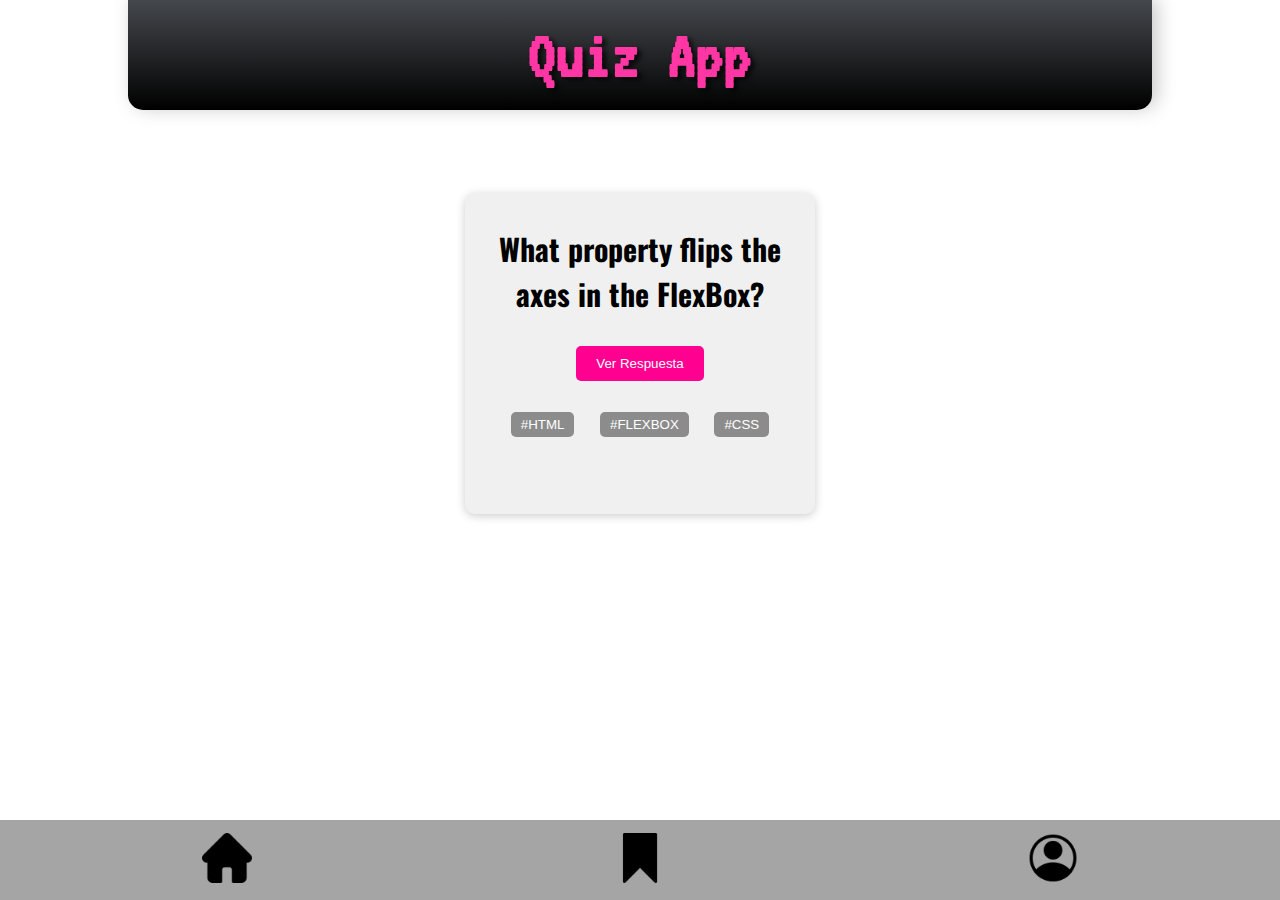
==== index.html @ cb3c718c "header, footer & card model - First shoot" ====
<!DOCTYPE html>
<html lang="en">
  <head>
    <meta charset="UTF-8" />
    <meta name="viewport" content="width=device-width, initial-scale=1.0" />
    <link rel="stylesheet" href="style.css" />
    <link rel="preconnect" href="https://fonts.googleapis.com" />
    <link rel="preconnect" href="https://fonts.gstatic.com" crossorigin />
    <link
      href="https://fonts.googleapis.com/css2?family=VT323&display=swap"
      rel="stylesheet"
    />
    <link rel="preconnect" href="https://fonts.googleapis.com">
<link rel="preconnect" href="https://fonts.gstatic.com" crossorigin>
<link href="https://fonts.googleapis.com/css2?family=Oswald:wght@300&family=VT323&display=swap" rel="stylesheet">
    <title>Quiz App</title>
  </head>
  <body>
      <header>
        <h1>Quiz App</h1>
    </header>



 <center>

     
     
     <div class="card">
         <div class="question"><h2>
            What property flips the axes in the FlexBox?
         </h2></div>
         <button class="btn-answer">Ver Respuesta</button>
         <div class="category-btns">
             <button class="category-btn">#HTML</button>
             <button class="category-btn">#FLEXBOX</button>
             <button class="category-btn">#CSS</button>
        </div>
    
        
    </center>










    <footer>
      
        <div class="icon">
            <img src="./img/home_filled.png" alt="Icono 1">
        </div>
        <div class="icon">
            <img src="./img/bookmark_filled.png" alt="Icono 2">
        </div>
        <div class="icon">
            <img src="./img/profile_filled.png" alt="Icono 3">
        </div>
    </footer>

  </body>
</html>
---- style.css ----
* {
    box-sizing: border-box;
    margin: 0;
    padding: 0;
  }

  h1 {
    text-align: center;
     font-family: 'VT323', monospace;
  
}

h2{font-family: 'Oswald', sans-serif;}

header {
    width: 80vw;
    height: auto;
  
    color: #ff36a4;
    padding: 20px 15px;
    text-shadow: 4px 3px 5px #000000b5;
    font-size: 35px;
    text-align: center;
    display: flex;
    align-items: center;
    justify-content: center;
    margin: 0 auto;
    border-bottom-left-radius: 15px;
    border-bottom-right-radius: 15px;
    box-shadow: 5px -2px 19px #00000039;

    /* Permalink - use to edit and share this gradient: https://colorzilla.com/gradient-editor/#45484d+0,000000+100;Black+3D+%231 */
background: linear-gradient(to bottom,  #45484d 0%,#000000 100%); /* W3C, IE10+, FF16+, Chrome26+, Opera12+, Safari7+ */

    
}

center{
    padding: 1% ;
}



.card {
    width: 350px;
    height: 321px;
    text-align: center;
    background-color: #f0f0f0;
    padding: 33px;
    border-radius: 10px;
    box-shadow: 0 2px 10px rgba(0, 0, 0, 0.2);
    margin: 70px;
}

.question {
    font-size: 20px;
    margin-bottom: 20px;
}

.btn-answer {
    background-color: #ff0090;
    color: #fff;
    border: none;
    padding: 10px 20px;
    border-radius: 5px;
    cursor: pointer;
    margin: 10px;
}

.category-btns {
    display: flex;
    justify-content: space-around;
    margin-top: 21px;
}

.category-btn {
    background-color: #8c8c8c;
    color: #fff;
    border: none;
    padding: 5px 10px;
    border-radius: 5px;
    cursor: pointer;
}






footer {
    width: 100vw;
    height: 80px;
    display: flex;
    justify-content: space-around;
    
    text-align: center;
 
    align-items: center;
 

    background-color: #a5a5a5;
    color: #fff;
    padding: 20px;
    position: fixed;
    bottom: 0;
    
}

.icon {
    flex: 1;
    text-align: center;
}

.icon img {
    width: 50px; 
    height: 50px; 
}
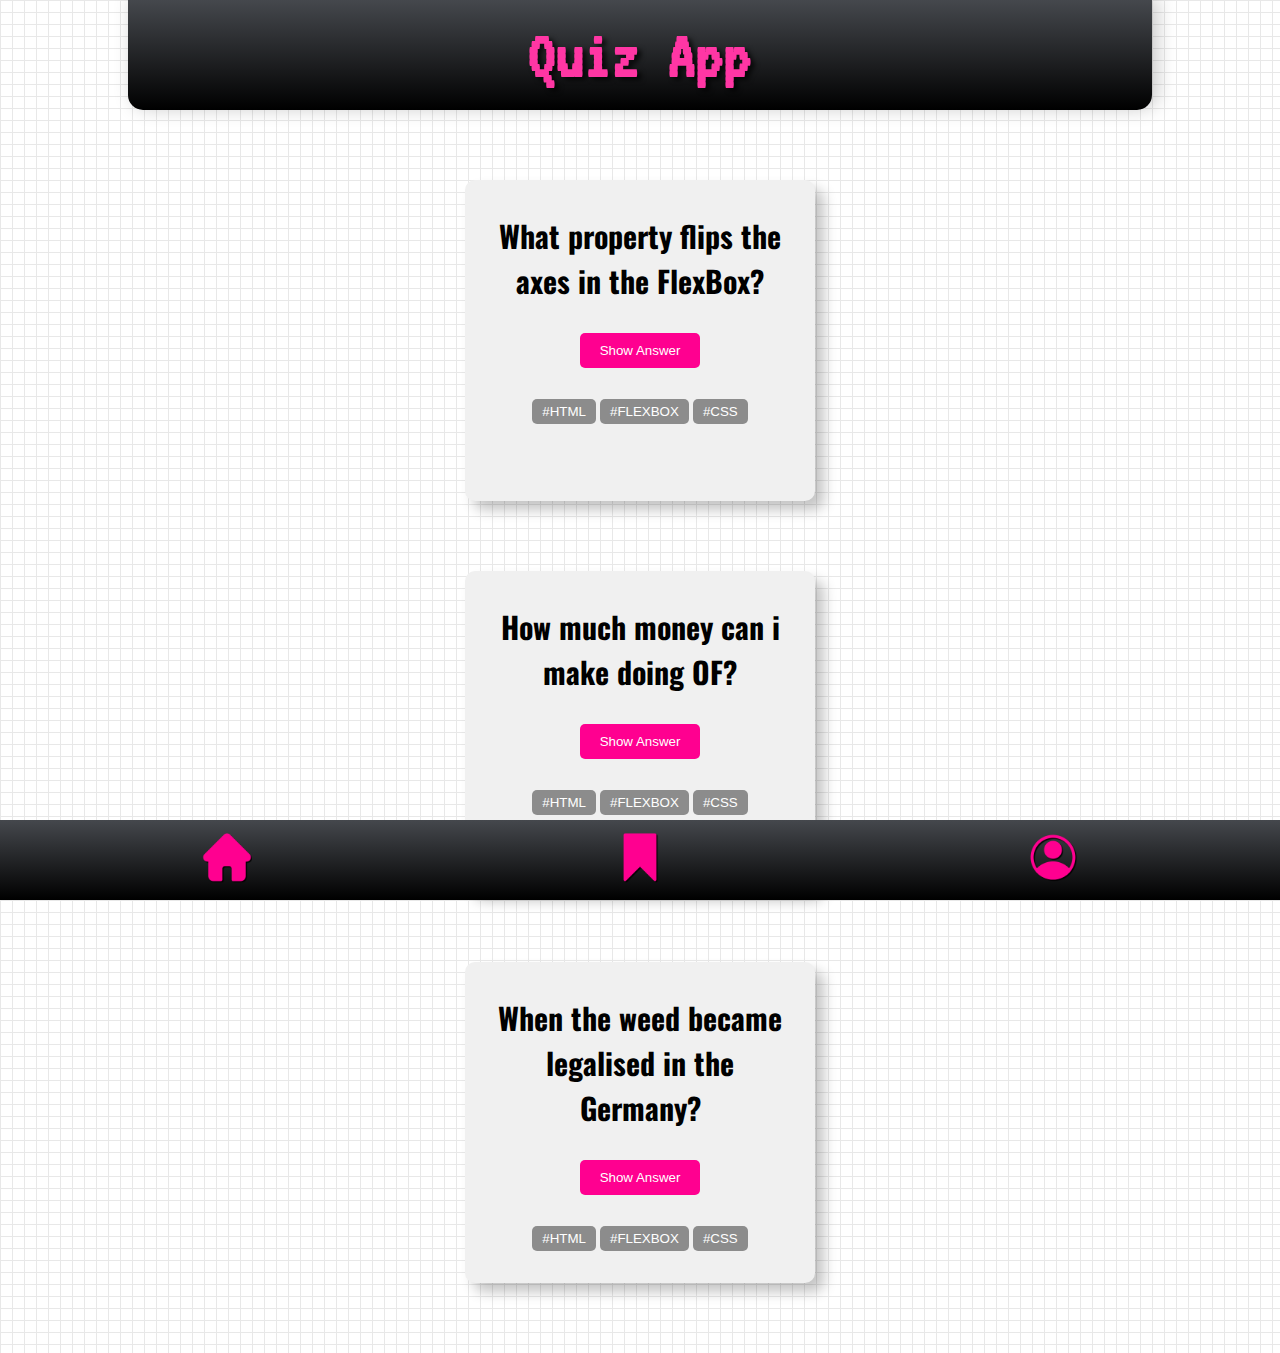
==== commit f96b2cd1: "icons color change" ====
--- a/index.html
+++ b/index.html
@@ -23,24 +23,42 @@
 
 
  <center>
-
-     
-     
      <div class="card">
          <div class="question"><h2>
             What property flips the axes in the FlexBox?
          </h2></div>
-         <button class="btn-answer">Ver Respuesta</button>
+         <button class="btn-answer">Show Answer</button>
          <div class="category-btns">
              <button class="category-btn">#HTML</button>
              <button class="category-btn">#FLEXBOX</button>
              <button class="category-btn">#CSS</button>
         </div>
+    </center>
     
-        
-    </center>
-
-
+    <center>
+        <div class="card">
+            <div class="question"><h2>
+               How much money can i make doing OF?
+            </h2></div>
+            <button class="btn-answer">Show Answer</button>
+            <div class="category-btns">
+                <button class="category-btn">#HTML</button>
+                <button class="category-btn">#FLEXBOX</button>
+                <button class="category-btn">#CSS</button>
+           </div>
+       </center>
+    <center>
+        <div class="card">
+            <div class="question"><h2>
+               When the weed became legalised in the Germany?
+            </h2></div>
+            <button class="btn-answer">Show Answer</button>
+            <div class="category-btns">
+                <button class="category-btn">#HTML</button>
+                <button class="category-btn">#FLEXBOX</button>
+                <button class="category-btn">#CSS</button>
+           </div>
+       </center>
 
 
 
--- a/style.css
+++ b/style.css
@@ -2,6 +2,12 @@
     box-sizing: border-box;
     margin: 0;
     padding: 0;
+  }
+  body {
+    background-color: #ffffff;
+
+background-image:  linear-gradient(#e8e8e8 0.6000000000000001px, transparent 0.6000000000000001px), linear-gradient(to right, #e8e8e8 0.6000000000000001px, #ffffff 0.6000000000000001px);
+background-size: 12px 12px;
   }
 
   h1 {
@@ -35,10 +41,6 @@
     
 }
 
-center{
-    padding: 1% ;
-}
-
 
 
 .card {
@@ -48,8 +50,9 @@
     background-color: #f0f0f0;
     padding: 33px;
     border-radius: 10px;
-    box-shadow: 0 2px 10px rgba(0, 0, 0, 0.2);
+    box-shadow: 9px 9px 13px rgb(0 0 0 / 23%);
     margin: 70px;
+   
 }
 
 .question {
@@ -68,7 +71,7 @@
 }
 
 .category-btns {
-    display: flex;
+    display: fixed;
     justify-content: space-around;
     margin-top: 21px;
 }
@@ -98,11 +101,15 @@
     align-items: center;
  
 
-    background-color: #a5a5a5;
+
     color: #fff;
     padding: 20px;
     position: fixed;
     bottom: 0;
+
+        /* Permalink - use to edit and share this gradient: https://colorzilla.com/gradient-editor/#45484d+0,000000+100;Black+3D+%231 */
+background: linear-gradient(to bottom,  #45484d 0%,#000000 100%); /* W3C, IE10+, FF16+, Chrome26+, Opera12+, Safari7+ */
+
     
 }
 
@@ -114,4 +121,5 @@
 .icon img {
     width: 50px; 
     height: 50px; 
+
 }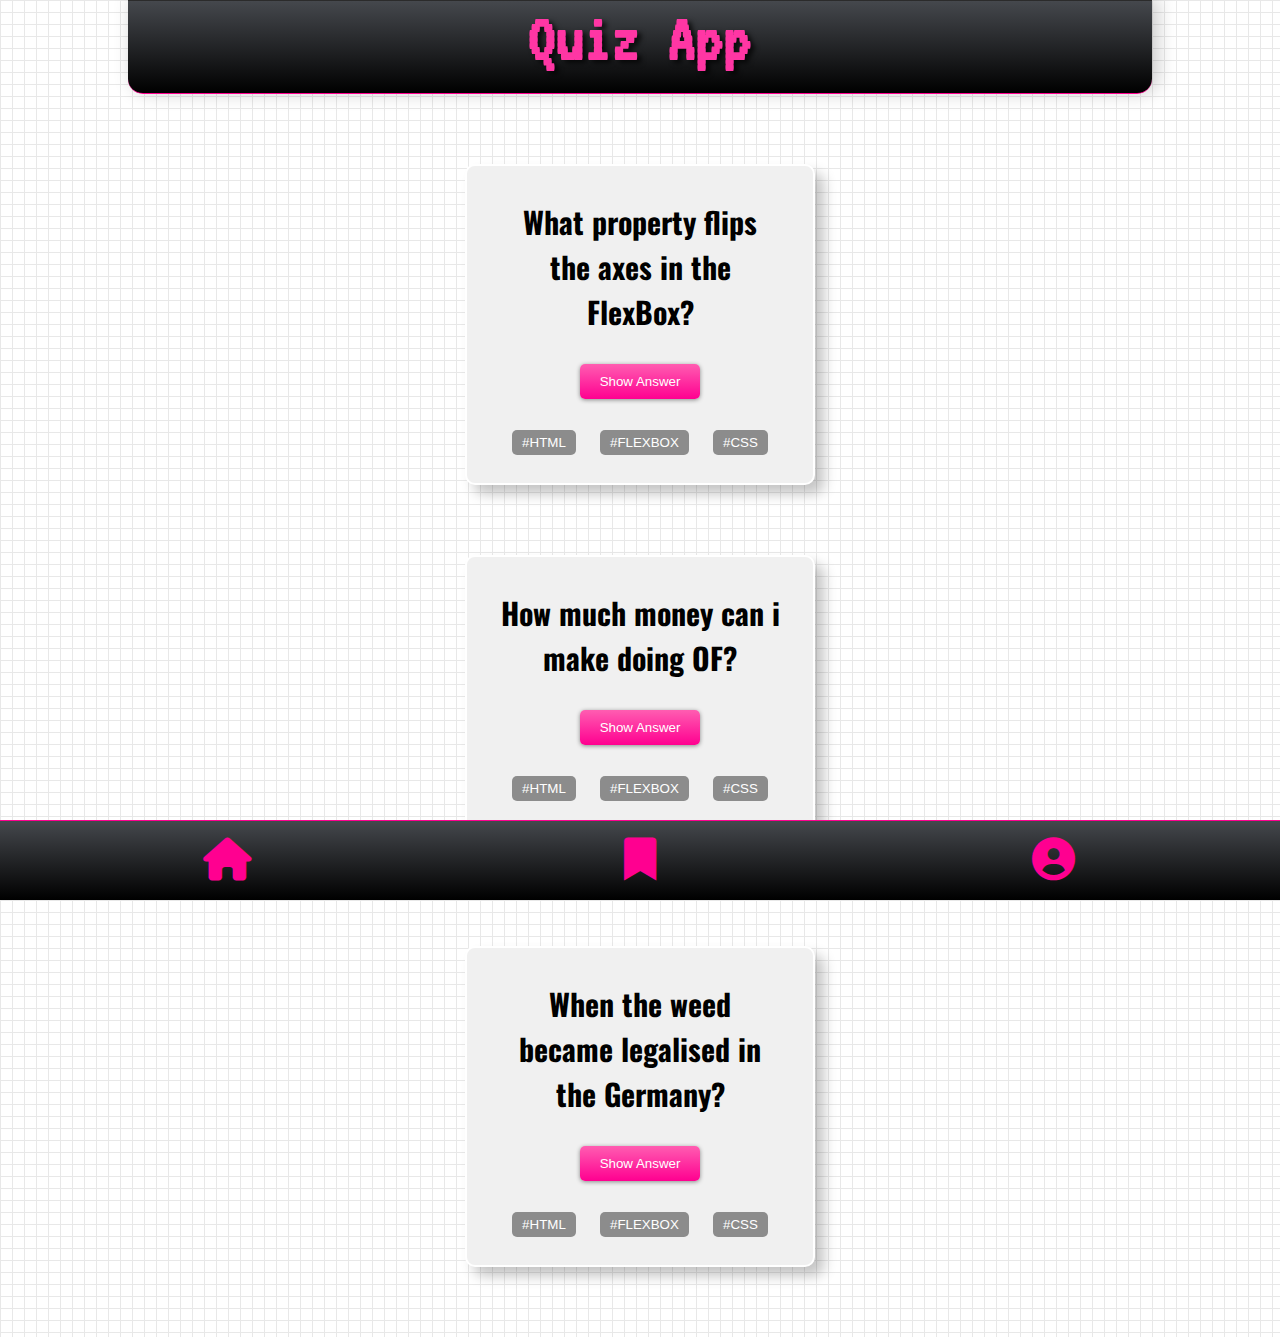
==== commit 7456156a: "icon change for fontawesome" ====
--- a/index.html
+++ b/index.html
@@ -13,6 +13,10 @@
     <link rel="preconnect" href="https://fonts.googleapis.com">
 <link rel="preconnect" href="https://fonts.gstatic.com" crossorigin>
 <link href="https://fonts.googleapis.com/css2?family=Oswald:wght@300&family=VT323&display=swap" rel="stylesheet">
+
+
+<link rel="stylesheet" href="https://cdnjs.cloudflare.com/ajax/libs/font-awesome/6.0.0-beta3/css/all.min.css">
+
     <title>Quiz App</title>
   </head>
   <body>
@@ -67,16 +71,16 @@
 
 
 
-    <footer>
+       <footer>
       
         <div class="icon">
-            <img src="./img/home_filled.png" alt="Icono 1">
+            <a href="/" class=""><i class="fa-solid fa-house"></i></a>
         </div>
         <div class="icon">
-            <img src="./img/bookmark_filled.png" alt="Icono 2">
+            <a href="#" class=""><i class="fa-solid fa-bookmark"></i></i> </a>
         </div>
         <div class="icon">
-            <img src="./img/profile_filled.png" alt="Icono 3">
+            <a href="/profile.html" class=""> <i class="fa-solid fa-circle-user"></i> </a>
         </div>
     </footer>
 
--- a/style.css
+++ b/style.css
@@ -23,7 +23,7 @@
     height: auto;
   
     color: #ff36a4;
-    padding: 20px 15px;
+    padding: 2px 0 20px 0;
     text-shadow: 4px 3px 5px #000000b5;
     font-size: 35px;
     text-align: center;
@@ -38,7 +38,8 @@
     /* Permalink - use to edit and share this gradient: https://colorzilla.com/gradient-editor/#45484d+0,000000+100;Black+3D+%231 */
 background: linear-gradient(to bottom,  #45484d 0%,#000000 100%); /* W3C, IE10+, FF16+, Chrome26+, Opera12+, Safari7+ */
 
-    
+border-bottom: 1px solid #ff0090;
+border-top: 1px solid #2b2b2b
 }
 
 
@@ -52,6 +53,9 @@
     border-radius: 10px;
     box-shadow: 9px 9px 13px rgb(0 0 0 / 23%);
     margin: 70px;
+    border: 2px solid #FFF;
+
+   
    
 }
 
@@ -61,18 +65,32 @@
 }
 
 .btn-answer {
-    background-color: #ff0090;
+    /* Permalink - use to edit and share this gradient: https://colorzilla.com/gradient-editor/#ff5db1+0,ff0090+100 */
+background: linear-gradient(to bottom,  #ff5db1 0%,#ff0090 100%); /* W3C, IE10+, FF16+, Chrome26+, Opera12+, Safari7+ */
+
     color: #fff;
     border: none;
     padding: 10px 20px;
     border-radius: 5px;
     cursor: pointer;
     margin: 10px;
+    box-shadow: 0px 1px 4px rgba(0,0,0,0.43);
+}
+
+.btn-answer:hover {
+    
+/* Permalink - use to edit and share this gradient: https://colorzilla.com/gradient-editor/#ff0090+0,ff2da0+100 */
+background: linear-gradient(to bottom,  #ff0090 0%,#ff2da0 100%); /* W3C, IE10+, FF16+, Chrome26+, Opera12+, Safari7+ */
+
+box-shadow: 0px 1px 7px rgba(0,0,0,0.43);
+
 }
 
 .category-btns {
-    display: fixed;
+    display: flex;
     justify-content: space-around;
+
+    
     margin-top: 21px;
 }
 
@@ -100,7 +118,7 @@
  
     align-items: center;
  
-
+    border-top: 1px solid #ff0090;
 
     color: #fff;
     padding: 20px;
@@ -118,6 +136,25 @@
     text-align: center;
 }
 
+.icon a {
+ font-size: 43px ; color: #ff0090!important;
+ 
+}
+
+.active {  font-size: 55px ; color: #00000000;
+    text-shadow: 3px 3px 5px #0000000f;
+-webkit-text-stroke: 2px #c5975d94;
+font-size: 43px;
+}
+
+
+
+.icon:hover{
+    transform: scale(1.2);
+    transition: 0.3s;
+}
+
+
 .icon img {
     width: 50px; 
     height: 50px; 
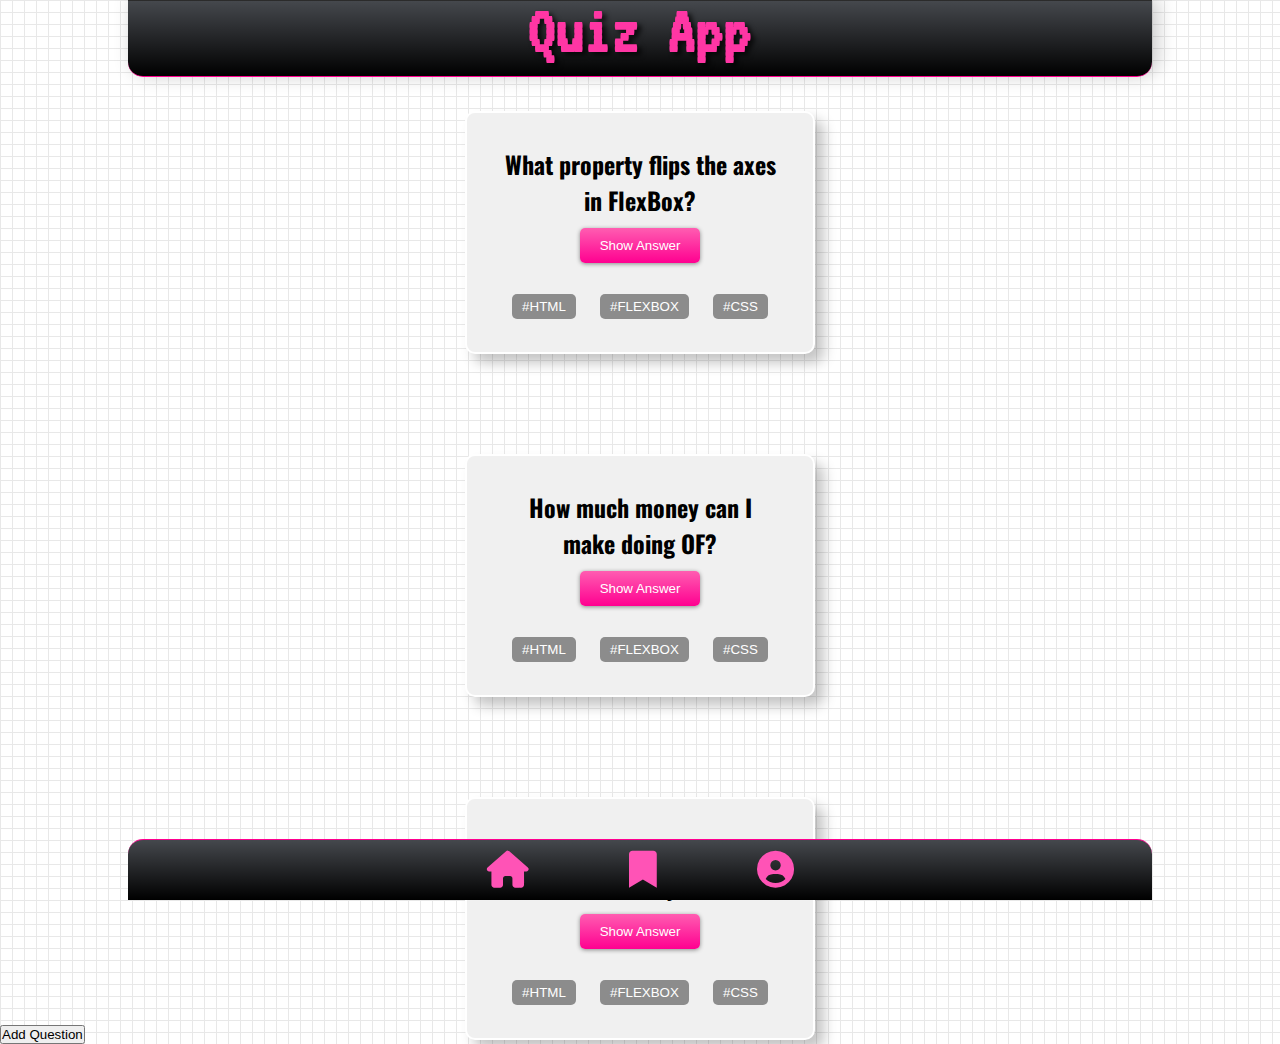
==== commit 855ef93d: "home edition" ====
--- a/index.html
+++ b/index.html
@@ -20,69 +20,56 @@
     <title>Quiz App</title>
   </head>
   <body>
-      <header>
+    <header>
         <h1>Quiz App</h1>
     </header>
 
-
-
- <center>
-     <div class="card">
-         <div class="question"><h2>
-            What property flips the axes in the FlexBox?
-         </h2></div>
-         <button class="btn-answer">Show Answer</button>
-         <div class="category-btns">
-             <button class="category-btn">#HTML</button>
-             <button class="category-btn">#FLEXBOX</button>
-             <button class="category-btn">#CSS</button>
-        </div>
-    </center>
-    
-    <center>
-        <div class="card">
-            <div class="question"><h2>
-               How much money can i make doing OF?
-            </h2></div>
+    <main>
+        <article class="card">
+            <h2>What property flips the axes in FlexBox?</h2>
             <button class="btn-answer">Show Answer</button>
             <div class="category-btns">
                 <button class="category-btn">#HTML</button>
                 <button class="category-btn">#FLEXBOX</button>
                 <button class="category-btn">#CSS</button>
-           </div>
-       </center>
-    <center>
-        <div class="card">
-            <div class="question"><h2>
-               When the weed became legalised in the Germany?
-            </h2></div>
+            </div>
+        </article>
+
+        <article class="card">
+            <h2>How much money can I make doing OF?</h2>
             <button class="btn-answer">Show Answer</button>
             <div class="category-btns">
                 <button class="category-btn">#HTML</button>
                 <button class="category-btn">#FLEXBOX</button>
                 <button class="category-btn">#CSS</button>
-           </div>
-       </center>
+            </div>
+        </article>
 
+        <article class="card">
+            <h2>When was weed legalized in Germany?</h2>
+            <button class="btn-answer">Show Answer</button>
+            <div class="category-btns">
+                <button class="category-btn">#HTML</button>
+                <button class="category-btn">#FLEXBOX</button>
+                <button class="category-btn">#CSS</button>
+            </div>
+        </article>
+    </main>
 
+    <section class="add-question">
+        <button class="btn-add">Add Question</button>
+    </section>
 
-
-
-
-
-
-       <footer>
-      
+    <footer>
         <div class="icon">
             <a href="/" class=""><i class="fa-solid fa-house"></i></a>
         </div>
         <div class="icon">
-            <a href="#" class=""><i class="fa-solid fa-bookmark"></i></i> </a>
+            <a href="#" class=""><i class="fa-solid fa-bookmark"></i></a>
         </div>
         <div class="icon">
             <a href="/profile.html" class=""> <i class="fa-solid fa-circle-user"></i> </a>
         </div>
     </footer>
-
   </body>
 </html>
--- a/style.css
+++ b/style.css
@@ -2,26 +2,31 @@
     box-sizing: border-box;
     margin: 0;
     padding: 0;
-  }
-  body {
-    background-color: #ffffff;
-
-background-image:  linear-gradient(#e8e8e8 0.6000000000000001px, transparent 0.6000000000000001px), linear-gradient(to right, #e8e8e8 0.6000000000000001px, #ffffff 0.6000000000000001px);
-background-size: 12px 12px;
-  }
-
-  h1 {
-    text-align: center;
-     font-family: 'VT323', monospace;
-  
 }
 
-h2{font-family: 'Oswald', sans-serif;}
+body {
+    background-color: #ffffff;
+    background-image:  linear-gradient(#e8e8e8 0.6000000000000001px, transparent 0.6000000000000001px), linear-gradient(to right, #e8e8e8 0.6000000000000001px, #ffffff 0.6000000000000001px);
+    background-size: 12px 12px;
+    display: flex;
+    flex-direction: column;
+    min-height: 100vh;
+    justify-content: space-between;
+}
+
+h1 {
+    text-align: center;
+    font-family: 'VT323', monospace;
+}
+
+h2 {
+    font-family: 'Oswald', sans-serif;
+}
 
 header {
     width: 80vw;
-    height: auto;
-  
+    height: 77px;
+    position: fixed;
     color: #ff36a4;
     padding: 2px 0 20px 0;
     text-shadow: 4px 3px 5px #000000b5;
@@ -34,15 +39,22 @@
     border-bottom-left-radius: 15px;
     border-bottom-right-radius: 15px;
     box-shadow: 5px -2px 19px #00000039;
+    left: 50%;
+    transform: translateX(-50%);
 
-    /* Permalink - use to edit and share this gradient: https://colorzilla.com/gradient-editor/#45484d+0,000000+100;Black+3D+%231 */
-background: linear-gradient(to bottom,  #45484d 0%,#000000 100%); /* W3C, IE10+, FF16+, Chrome26+, Opera12+, Safari7+ */
-
-border-bottom: 1px solid #ff0090;
-border-top: 1px solid #2b2b2b
+    background: linear-gradient(to bottom,  #45484d 0%,#000000 100%);
+    border-bottom: 1px solid #ff0090;
+    border-top: 1px solid #2b2b2b;
 }
 
-
+main {
+    display: flex;
+    flex-direction: column;
+    align-items: center;
+    justify-content: center;
+    height: 100vh;
+    margin-top: 125px;
+}
 
 .card {
     width: 350px;
@@ -52,11 +64,8 @@
     padding: 33px;
     border-radius: 10px;
     box-shadow: 9px 9px 13px rgb(0 0 0 / 23%);
-    margin: 70px;
+    margin: 50px;
     border: 2px solid #FFF;
-
-   
-   
 }
 
 .question {
@@ -65,9 +74,7 @@
 }
 
 .btn-answer {
-    /* Permalink - use to edit and share this gradient: https://colorzilla.com/gradient-editor/#ff5db1+0,ff0090+100 */
-background: linear-gradient(to bottom,  #ff5db1 0%,#ff0090 100%); /* W3C, IE10+, FF16+, Chrome26+, Opera12+, Safari7+ */
-
+    background: linear-gradient(to bottom,  #ff5db1 0%,#ff0090 100%);
     color: #fff;
     border: none;
     padding: 10px 20px;
@@ -78,19 +85,13 @@
 }
 
 .btn-answer:hover {
-    
-/* Permalink - use to edit and share this gradient: https://colorzilla.com/gradient-editor/#ff0090+0,ff2da0+100 */
-background: linear-gradient(to bottom,  #ff0090 0%,#ff2da0 100%); /* W3C, IE10+, FF16+, Chrome26+, Opera12+, Safari7+ */
-
-box-shadow: 0px 1px 7px rgba(0,0,0,0.43);
-
+    background: linear-gradient(to bottom,  #ff0090 0%,#ff2da0 100%);
+    box-shadow: 0px 1px 7px rgba(0,0,0,0.43);
 }
 
 .category-btns {
     display: flex;
     justify-content: space-around;
-
-    
     margin-top: 21px;
 }
 
@@ -103,60 +104,49 @@
     cursor: pointer;
 }
 
-
-
-
-
-
 footer {
-    width: 100vw;
-    height: 80px;
     display: flex;
-    justify-content: space-around;
-    
-    text-align: center;
- 
+    justify-content: center;
     align-items: center;
- 
-    border-top: 1px solid #ff0090;
-
+    width: 80vw;
+    height: 61px;
     color: #fff;
-    padding: 20px;
+    padding: 10px;
     position: fixed;
     bottom: 0;
-
-        /* Permalink - use to edit and share this gradient: https://colorzilla.com/gradient-editor/#45484d+0,000000+100;Black+3D+%231 */
-background: linear-gradient(to bottom,  #45484d 0%,#000000 100%); /* W3C, IE10+, FF16+, Chrome26+, Opera12+, Safari7+ */
-
-    
+    left: 50%;
+    transform: translateX(-50%);
+    background: linear-gradient(to bottom,  #45484d 0%,#000000 100%);
+    border-top-left-radius: 15px;
+    border-top-right-radius: 15px;
+    border-top: 1px solid #ff0090;
 }
 
 .icon {
-    flex: 1;
-    text-align: center;
+    display: flex;
+    align-items: center;
+    margin: 0 50px;
 }
 
 .icon a {
- font-size: 43px ; color: #ff0090!important;
- 
+    font-size: 37px;
+    color: #ff53b6;
 }
 
-.active {  font-size: 55px ; color: #00000000;
+.active {
+    font-size: 55px;
+    color: #00000000;
     text-shadow: 3px 3px 5px #0000000f;
--webkit-text-stroke: 2px #c5975d94;
-font-size: 43px;
+    -webkit-text-stroke: 2px #c5975d94;
+    font-size: 43px;
 }
 
-
-
-.icon:hover{
+.icon:hover {
     transform: scale(1.2);
     transition: 0.3s;
 }
 
-
 .icon img {
-    width: 50px; 
-    height: 50px; 
-
-}+    width: 50px;
+    height: 50px;
+}
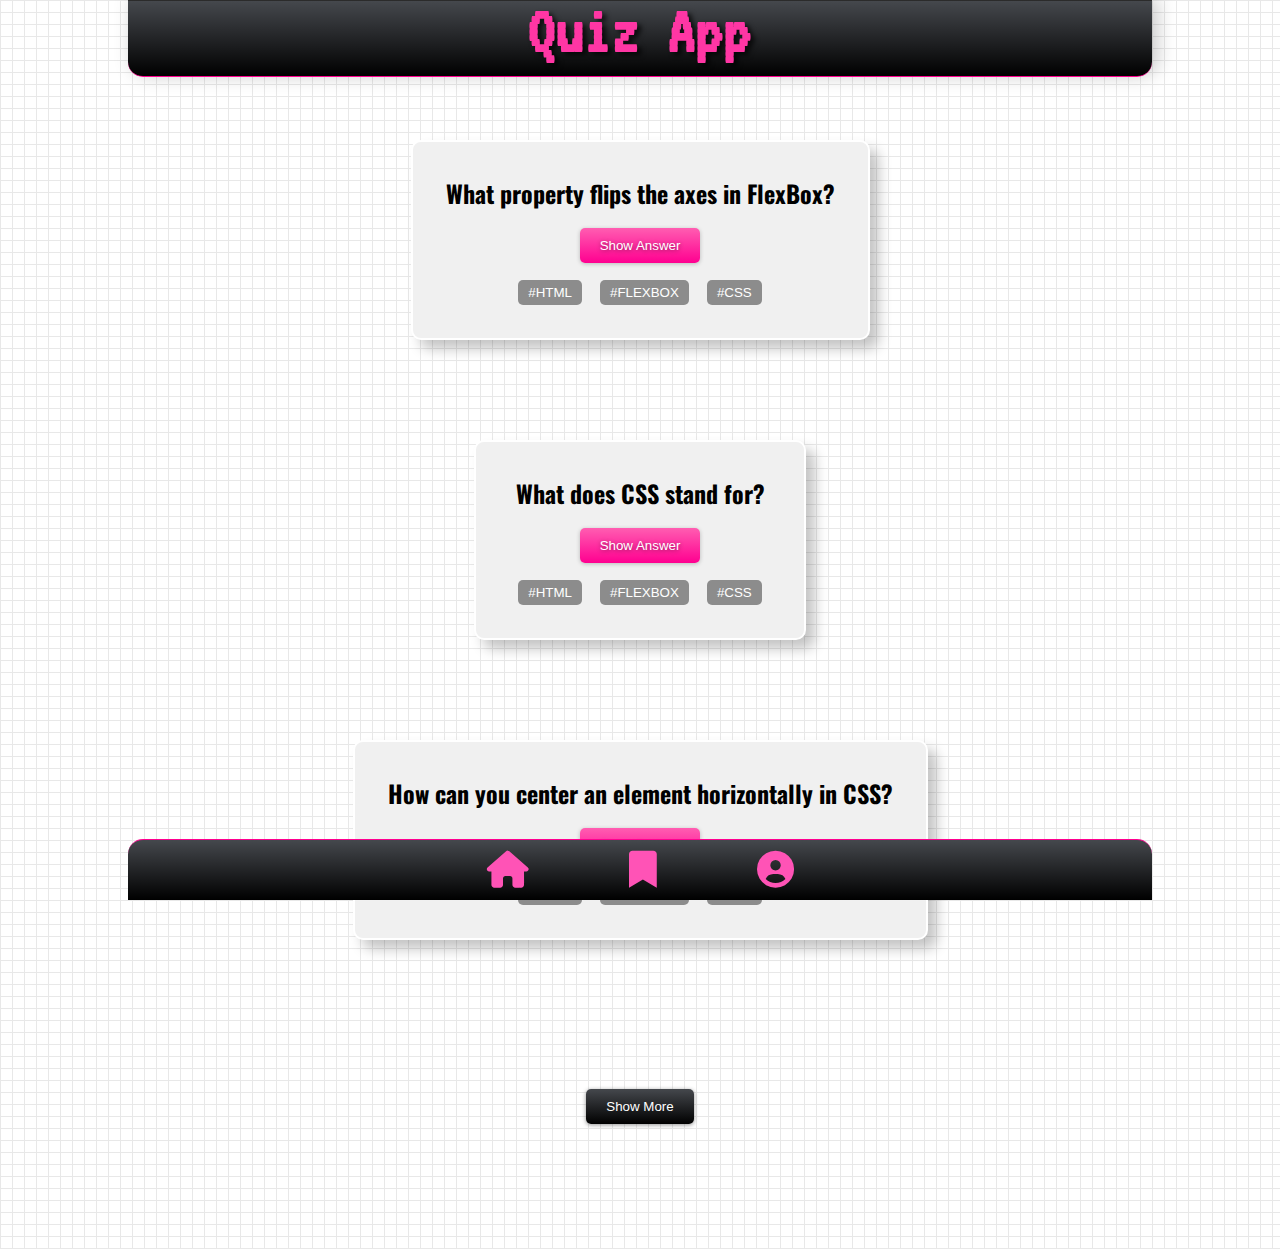
==== commit 089baae0: "button show more" ====
--- a/index.html
+++ b/index.html
@@ -36,7 +36,7 @@
         </article>
 
         <article class="card">
-            <h2>How much money can I make doing OF?</h2>
+            <h2>What does CSS stand for?</h2>
             <button class="btn-answer">Show Answer</button>
             <div class="category-btns">
                 <button class="category-btn">#HTML</button>
@@ -46,7 +46,8 @@
         </article>
 
         <article class="card">
-            <h2>When was weed legalized in Germany?</h2>
+    
+            <h2>How can you center an element horizontally in CSS?</h2>
             <button class="btn-answer">Show Answer</button>
             <div class="category-btns">
                 <button class="category-btn">#HTML</button>
@@ -56,8 +57,8 @@
         </article>
     </main>
 
-    <section class="add-question">
-        <button class="btn-add">Add Question</button>
+    <section class="show-more">
+        <button class="btn-show">Show More</button>
     </section>
 
     <footer>
--- a/style.css
+++ b/style.css
@@ -6,12 +6,13 @@
 
 body {
     background-color: #ffffff;
-    background-image:  linear-gradient(#e8e8e8 0.6000000000000001px, transparent 0.6000000000000001px), linear-gradient(to right, #e8e8e8 0.6000000000000001px, #ffffff 0.6000000000000001px);
+    background-image: linear-gradient(#e8e8e8 0.6000000000000001px, transparent 0.6000000000000001px), linear-gradient(to right, #e8e8e8 0.6000000000000001px, #ffffff 0.6000000000000001px);
     background-size: 12px 12px;
     display: flex;
     flex-direction: column;
     min-height: 100vh;
     justify-content: space-between;
+    overflow-x: hidden;
 }
 
 h1 {
@@ -21,6 +22,17 @@
 
 h2 {
     font-family: 'Oswald', sans-serif;
+}
+
+.bookmark {
+    position: absolute;
+    top: -10px;
+    right: -10px;
+    background-color: #f00;
+    color: #fff;
+    padding: 5px 10px;
+    border-radius: 50%;
+    cursor: pointer;
 }
 
 header {
@@ -41,24 +53,28 @@
     box-shadow: 5px -2px 19px #00000039;
     left: 50%;
     transform: translateX(-50%);
-
     background: linear-gradient(to bottom,  #45484d 0%,#000000 100%);
     border-bottom: 1px solid #ff0090;
     border-top: 1px solid #2b2b2b;
 }
 
+
+
 main {
     display: flex;
-    flex-direction: column;
+    flex-direction:column;
     align-items: center;
     justify-content: center;
     height: 100vh;
-    margin-top: 125px;
+    margin-top: 7%;
 }
 
 .card {
-    width: 350px;
-    height: 321px;
+    display: flex;
+    flex-direction: column; 
+    justify-content: space-between; 
+    align-items: center; 
+    height: 921px!important;
     text-align: center;
     background-color: #f0f0f0;
     padding: 33px;
@@ -68,9 +84,27 @@
     border: 2px solid #FFF;
 }
 
-.question {
+
+
+
+
+.show-more {
     font-size: 20px;
-    margin-bottom: 20px;
+text-align: center;
+    height: 80px;
+    width: 200px;
+    margin: 7% auto;
+}
+
+.btn-show {
+    background: linear-gradient(to bottom,  #45484d 0%,#000000 100%);
+    color: #fff;
+    border: none;
+    padding: 10px 20px;
+    border-radius: 5px;
+    cursor: pointer;
+    margin: 10px;
+    box-shadow: 0px 1px 4px rgba(0,0,0,0.43);
 }
 
 .btn-answer {
@@ -81,7 +115,8 @@
     border-radius: 5px;
     cursor: pointer;
     margin: 10px;
-    box-shadow: 0px 1px 4px rgba(0,0,0,0.43);
+    box-shadow: 0px 1px 4px rgba(0,0,0,0.23);
+    text-shadow: 0px 1px 4px rgba(0,0,0,0.43);
 }
 
 .btn-answer:hover {
@@ -92,7 +127,6 @@
 .category-btns {
     display: flex;
     justify-content: space-around;
-    margin-top: 21px;
 }
 
 .category-btn {
@@ -102,6 +136,7 @@
     padding: 5px 10px;
     border-radius: 5px;
     cursor: pointer;
+    margin: 0 9px;
 }
 
 footer {
@@ -133,20 +168,7 @@
     color: #ff53b6;
 }
 
-.active {
-    font-size: 55px;
-    color: #00000000;
-    text-shadow: 3px 3px 5px #0000000f;
-    -webkit-text-stroke: 2px #c5975d94;
-    font-size: 43px;
-}
-
 .icon:hover {
     transform: scale(1.2);
     transition: 0.3s;
 }
-
-.icon img {
-    width: 50px;
-    height: 50px;
-}
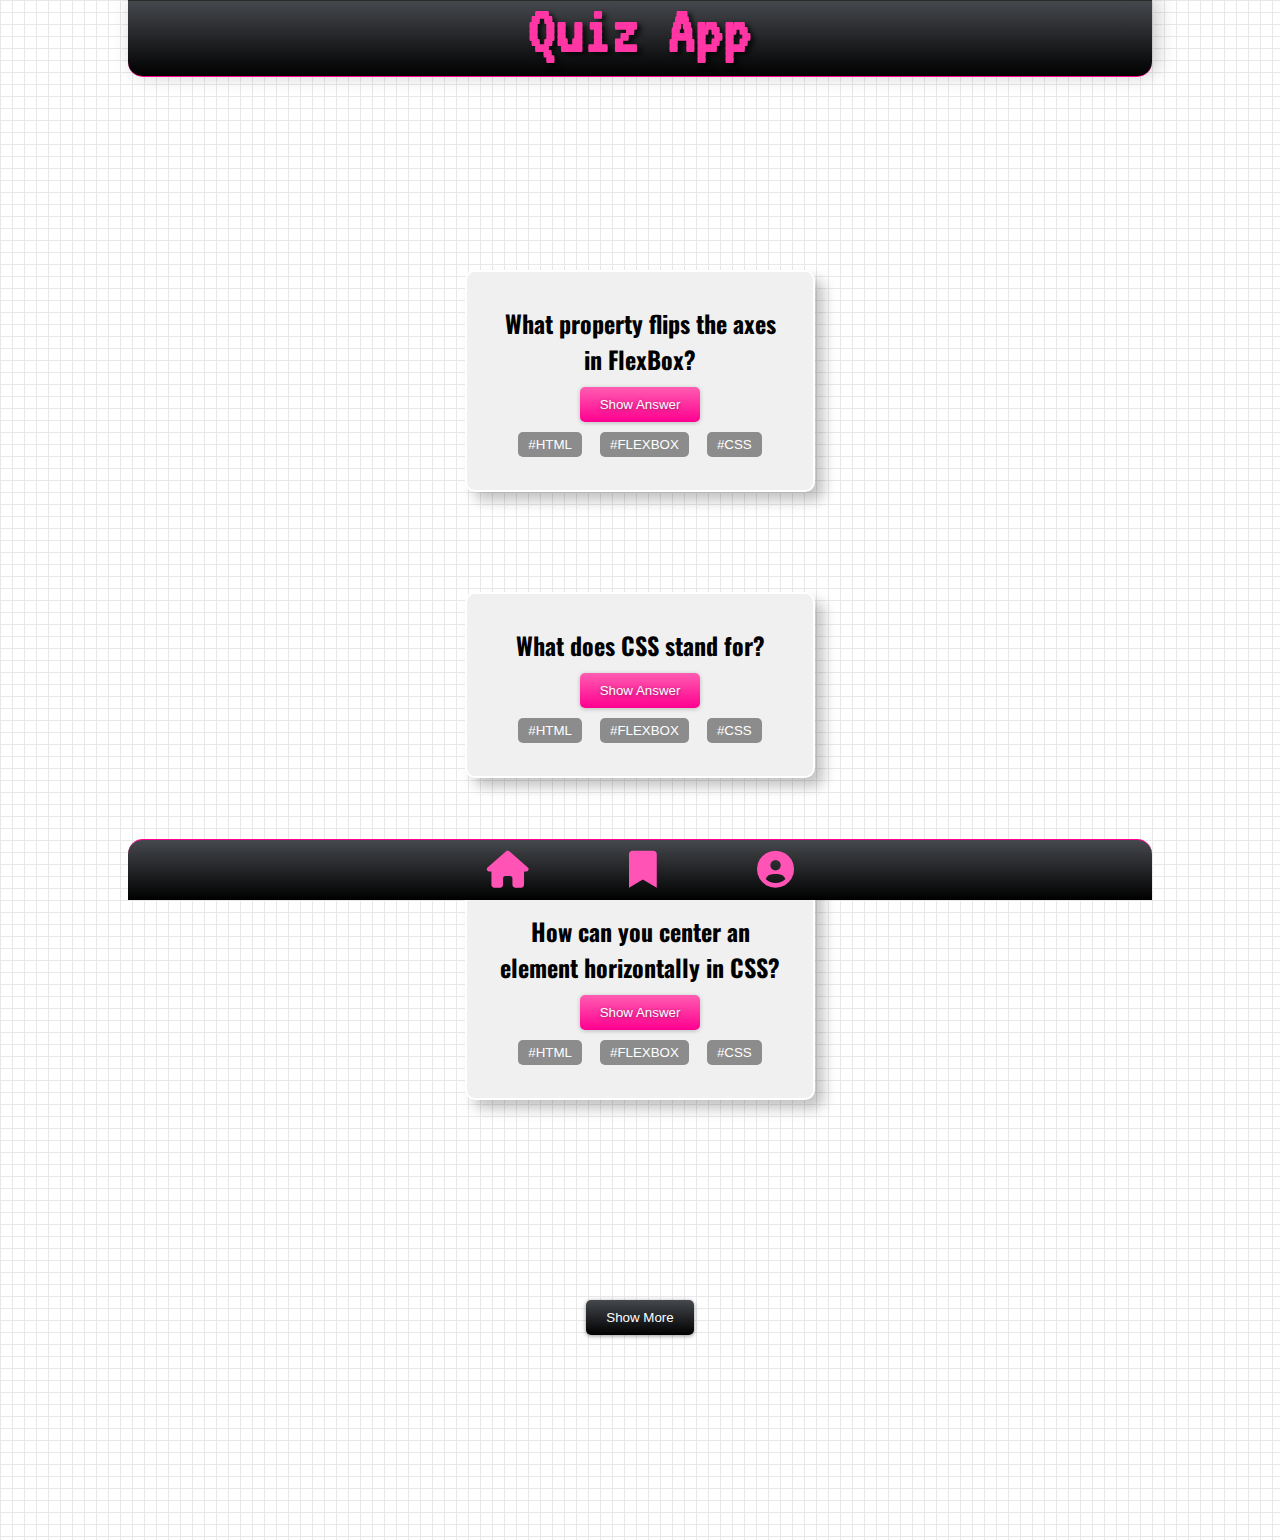
==== commit 408c2842: "last" ====
--- a/index.html
+++ b/index.html
@@ -25,7 +25,7 @@
     </header>
 
     <main>
-        <article class="card">
+        <article class="card card_bk_home">
             <h2>What property flips the axes in FlexBox?</h2>
             <button class="btn-answer">Show Answer</button>
             <div class="category-btns">
@@ -35,7 +35,7 @@
             </div>
         </article>
 
-        <article class="card">
+        <article class="card card_bk_home">
             <h2>What does CSS stand for?</h2>
             <button class="btn-answer">Show Answer</button>
             <div class="category-btns">
@@ -45,7 +45,7 @@
             </div>
         </article>
 
-        <article class="card">
+        <article class="card card_bk_home">
     
             <h2>How can you center an element horizontally in CSS?</h2>
             <button class="btn-answer">Show Answer</button>
@@ -66,7 +66,7 @@
             <a href="/" class=""><i class="fa-solid fa-house"></i></a>
         </div>
         <div class="icon">
-            <a href="#" class=""><i class="fa-solid fa-bookmark"></i></a>
+            <a href="/bookmarks.html" class=""><i class="fa-solid fa-bookmark"></i></a>
         </div>
         <div class="icon">
             <a href="/profile.html" class=""> <i class="fa-solid fa-circle-user"></i> </a>
--- a/style.css
+++ b/style.css
@@ -22,6 +22,14 @@
 
 h2 {
     font-family: 'Oswald', sans-serif;
+}
+
+.profile_h2{
+    font-family: 'VT323', monospace;
+    font-size: 55px;
+    text-align: center;
+    color: #ff36a4;
+    text-shadow:  2px 2px 0 #000;
 }
 
 .bookmark {
@@ -66,14 +74,26 @@
     align-items: center;
     justify-content: center;
     height: 100vh;
-    margin-top: 7%;
-}
-
+    margin-top: 235px;
+}
+
+#main_profile {
+  
+    height: 70vh;
+   
+}
+
+.card_bk_book {background: url("https://rene-huber.site/bookmark_filled.png") top right  no-repeat;
+    background-size: 30px;}
+.card_bk_home {background: url("https://rene-huber.site/bookmark_filled2.png") top right  no-repeat;
+    background-size: 30px;}
 .card {
+    
     display: flex;
     flex-direction: column; 
     justify-content: space-between; 
     align-items: center; 
+    width: 350px;
     height: 921px!important;
     text-align: center;
     background-color: #f0f0f0;
@@ -85,7 +105,13 @@
 }
 
 
-
+.buttons {
+    display: flex;
+    justify-content:center;
+    gap: 3%;
+    width: 100%;
+    margin: 21px 0;
+}
 
 
 .show-more {
@@ -93,7 +119,7 @@
 text-align: center;
     height: 80px;
     width: 200px;
-    margin: 7% auto;
+    margin: 155px auto 170px auto;
 }
 
 .btn-show {
@@ -172,3 +198,11 @@
     transform: scale(1.2);
     transition: 0.3s;
 }
+
+
+.profile img {
+    width: 250px;
+    height: auto;
+    margin: 0 50px;
+    border-radius: 55px;
+}
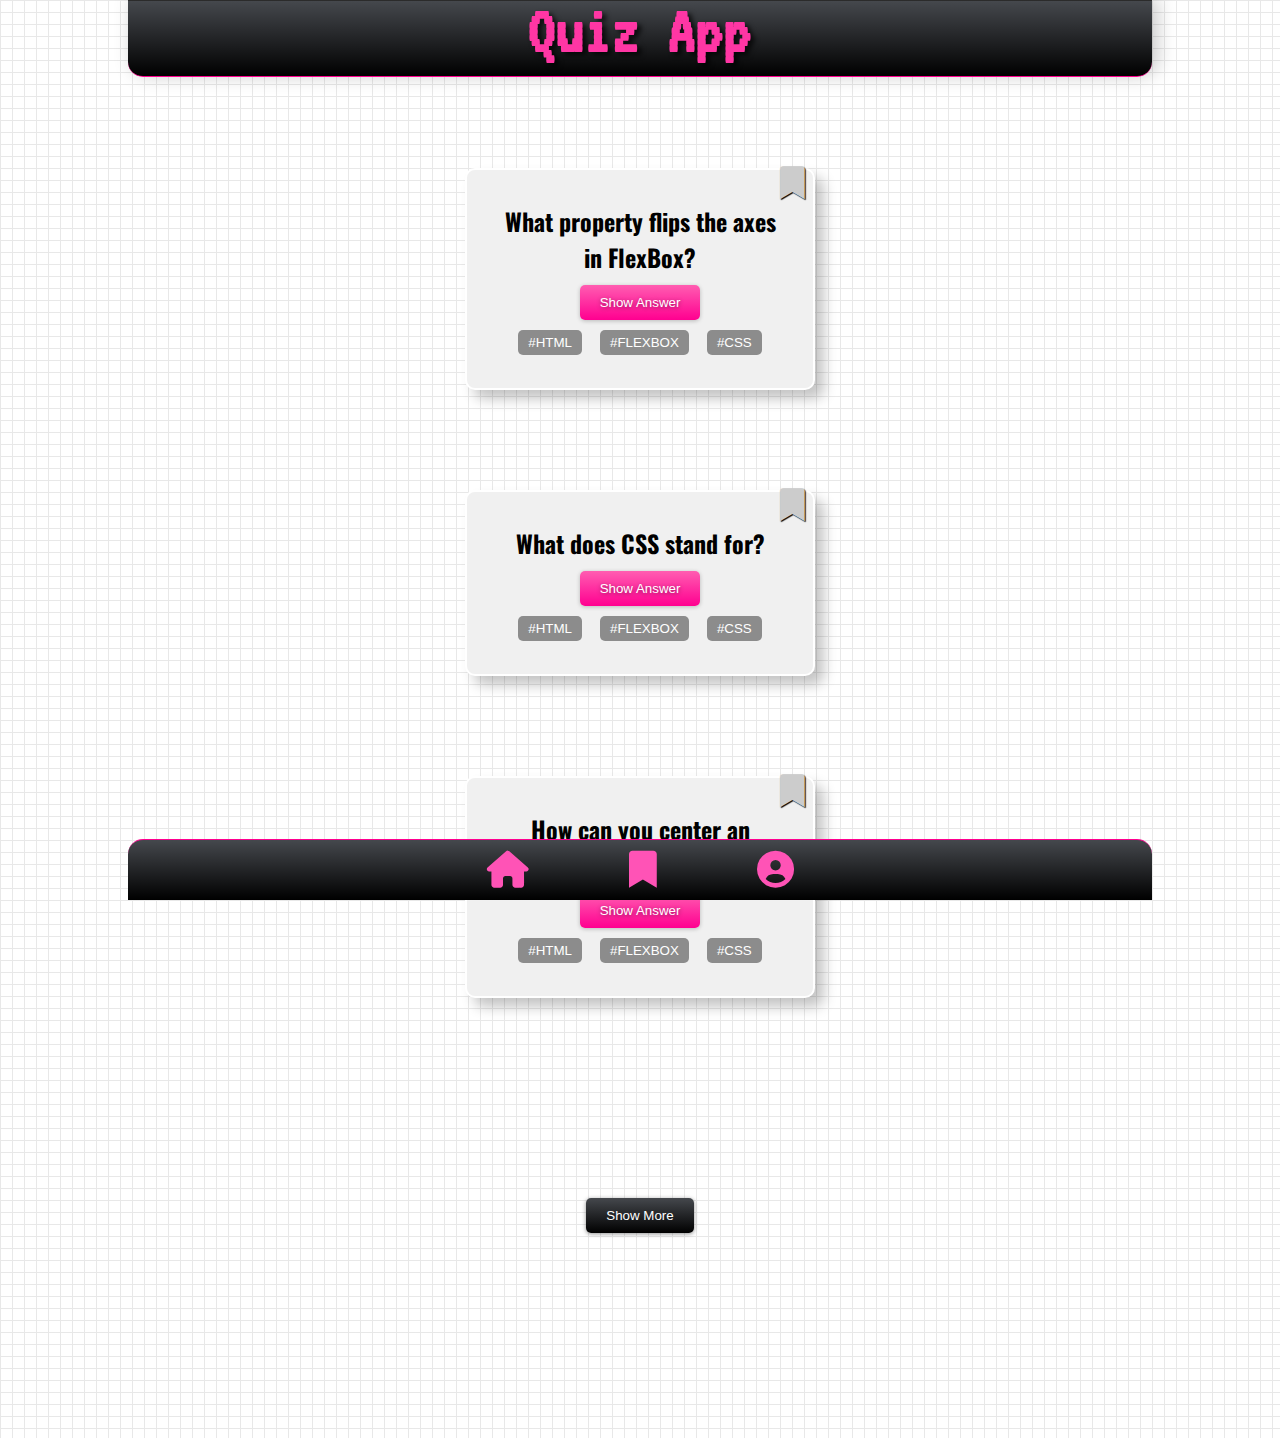
==== commit 9173ec97: "primero" ====
--- a/index.html
+++ b/index.html
@@ -10,67 +10,94 @@
       href="https://fonts.googleapis.com/css2?family=VT323&display=swap"
       rel="stylesheet"
     />
-    <link rel="preconnect" href="https://fonts.googleapis.com">
-<link rel="preconnect" href="https://fonts.gstatic.com" crossorigin>
-<link href="https://fonts.googleapis.com/css2?family=Oswald:wght@300&family=VT323&display=swap" rel="stylesheet">
+    <link rel="preconnect" href="https://fonts.googleapis.com" />
+    <link rel="preconnect" href="https://fonts.gstatic.com" crossorigin />
+    <link
+      href="https://fonts.googleapis.com/css2?family=Oswald:wght@300&family=VT323&display=swap"
+      rel="stylesheet"
+    />
 
-
-<link rel="stylesheet" href="https://cdnjs.cloudflare.com/ajax/libs/font-awesome/6.0.0-beta3/css/all.min.css">
+    <link
+      rel="stylesheet"
+      href="https://cdnjs.cloudflare.com/ajax/libs/font-awesome/6.0.0-beta3/css/all.min.css"
+    />
 
     <title>Quiz App</title>
   </head>
   <body>
     <header>
-        <h1>Quiz App</h1>
+      <h1>Quiz App</h1>
     </header>
 
     <main>
-        <article class="card card_bk_home">
+        <section class="card">
+            <a href="#" class="bookmarks" data-js="toggle_bookmark">
+              <i class="fa-solid fa-bookmark"></i>
+            </a>
+          
             <h2>What property flips the axes in FlexBox?</h2>
-            <button class="btn-answer">Show Answer</button>
+          
+            <button class="btn-answer" data-js="toggle_answer">Show Answer</button>
+          
             <div class="category-btns">
-                <button class="category-btn">#HTML</button>
-                <button class="category-btn">#FLEXBOX</button>
-                <button class="category-btn">#CSS</button>
+              <button class="category-btn">#HTML</button>
+              <button class="category-btn">#FLEXBOX</button>
+              <button class="category-btn">#CSS</button>
             </div>
-        </article>
+          
+            <div class="answer hidden">
+              <p>This is the answer to the question.</p>
+            </div>
+          </section>
 
-        <article class="card card_bk_home">
-            <h2>What does CSS stand for?</h2>
-            <button class="btn-answer">Show Answer</button>
-            <div class="category-btns">
-                <button class="category-btn">#HTML</button>
-                <button class="category-btn">#FLEXBOX</button>
-                <button class="category-btn">#CSS</button>
+      <section class="card">
+        <a href="#" class="bookmarks"><i class="fa-solid fa-bookmark"></i></a>
+        <h2>What does CSS stand for?</h2>
+        <button class="btn-answer" data-js="toggle_answer">Show Answer</button>
+        <div class="category-btns">
+          <button class="category-btn">#HTML</button>
+          <button class="category-btn">#FLEXBOX</button>
+          <button class="category-btn">#CSS</button>
+        </div>
+        <div class="answer hidden">
+              <p>This is the answer to the question.</p>
             </div>
-        </article>
+      </section>
 
-        <article class="card card_bk_home">
-    
-            <h2>How can you center an element horizontally in CSS?</h2>
-            <button class="btn-answer">Show Answer</button>
-            <div class="category-btns">
-                <button class="category-btn">#HTML</button>
-                <button class="category-btn">#FLEXBOX</button>
-                <button class="category-btn">#CSS</button>
+      <section class="card">
+        <a href="#" class="bookmarks"><i class="fa-solid fa-bookmark"></i></a>
+        <h2>How can you center an element horizontally in CSS?</h2>
+        <button class="btn-answer" data-js="toggle_answer">Show Answer</button>
+        <div class="category-btns">
+          <button class="category-btn">#HTML</button>
+          <button class="category-btn">#FLEXBOX</button>
+          <button class="category-btn">#CSS</button>
+        </div>
+        <div class="answer hidden">
+              <p>This is the answer to the question.</p>
             </div>
-        </article>
+      </section>
     </main>
 
     <section class="show-more">
-        <button class="btn-show">Show More</button>
+      <button class="btn-show">Show More</button>
     </section>
 
     <footer>
-        <div class="icon">
-            <a href="/" class=""><i class="fa-solid fa-house"></i></a>
-        </div>
-        <div class="icon">
-            <a href="/bookmarks.html" class=""><i class="fa-solid fa-bookmark"></i></a>
-        </div>
-        <div class="icon">
-            <a href="/profile.html" class=""> <i class="fa-solid fa-circle-user"></i> </a>
-        </div>
+      <div class="icon">
+        <a href="/" class=""><i class="fa-solid fa-house"></i></a>
+      </div>
+      <div class="icon">
+        <a href="/bookmarks.html" class=""
+          ><i class="fa-solid fa-bookmark"></i
+        ></a>
+      </div>
+      <div class="icon">
+        <a href="/profile.html" class="">
+          <i class="fa-solid fa-circle-user"></i>
+        </a>
+      </div>
     </footer>
+    <script src="./js/index.js"></script>
   </body>
 </html>
--- a/style.css
+++ b/style.css
@@ -44,6 +44,7 @@
 }
 
 header {
+    z-index: 999 ;
     width: 80vw;
     height: 77px;
     position: fixed;
@@ -74,7 +75,7 @@
     align-items: center;
     justify-content: center;
     height: 100vh;
-    margin-top: 235px;
+  margin-top: 133px;
 }
 
 #main_profile {
@@ -83,10 +84,18 @@
    
 }
 
-.card_bk_book {background: url("https://rene-huber.site/bookmark_filled.png") top right  no-repeat;
+.hidden {
+    display: none;
+  }
+
+/* .card_bk_book {background: url("https://rene-huber.site/bookmark_filled.png") top right  no-repeat;
     background-size: 30px;}
 .card_bk_home {background: url("https://rene-huber.site/bookmark_filled2.png") top right  no-repeat;
-    background-size: 30px;}
+    background-size: 30px;} */
+
+
+
+
 .card {
     
     display: flex;
@@ -102,7 +111,25 @@
     box-shadow: 9px 9px 13px rgb(0 0 0 / 23%);
     margin: 50px;
     border: 2px solid #FFF;
-}
+    position: relative;
+}
+
+.bookmarks {
+    position: absolute;
+    right: 8px;
+    top: -1px;
+    font-size: 33px;
+    color: #ccc;
+    text-shadow: 1px 1px 1px #000;
+    transition: color 0.53s, text-shadow 0.53s;
+}
+.bookmarks:hover {color: #ceafc0;}
+
+.bookmarks_active {
+    color: #e22d90!important;
+  
+}
+
 
 
 .buttons {
@@ -206,3 +233,12 @@
     margin: 0 50px;
     border-radius: 55px;
 }
+
+.bookmarks {
+    position: absolute;
+    right: 8px;
+    top: -4px;
+    font-size: 33px;
+    color: #ccc;
+    text-shadow: 1px 1px 1px #000;
+}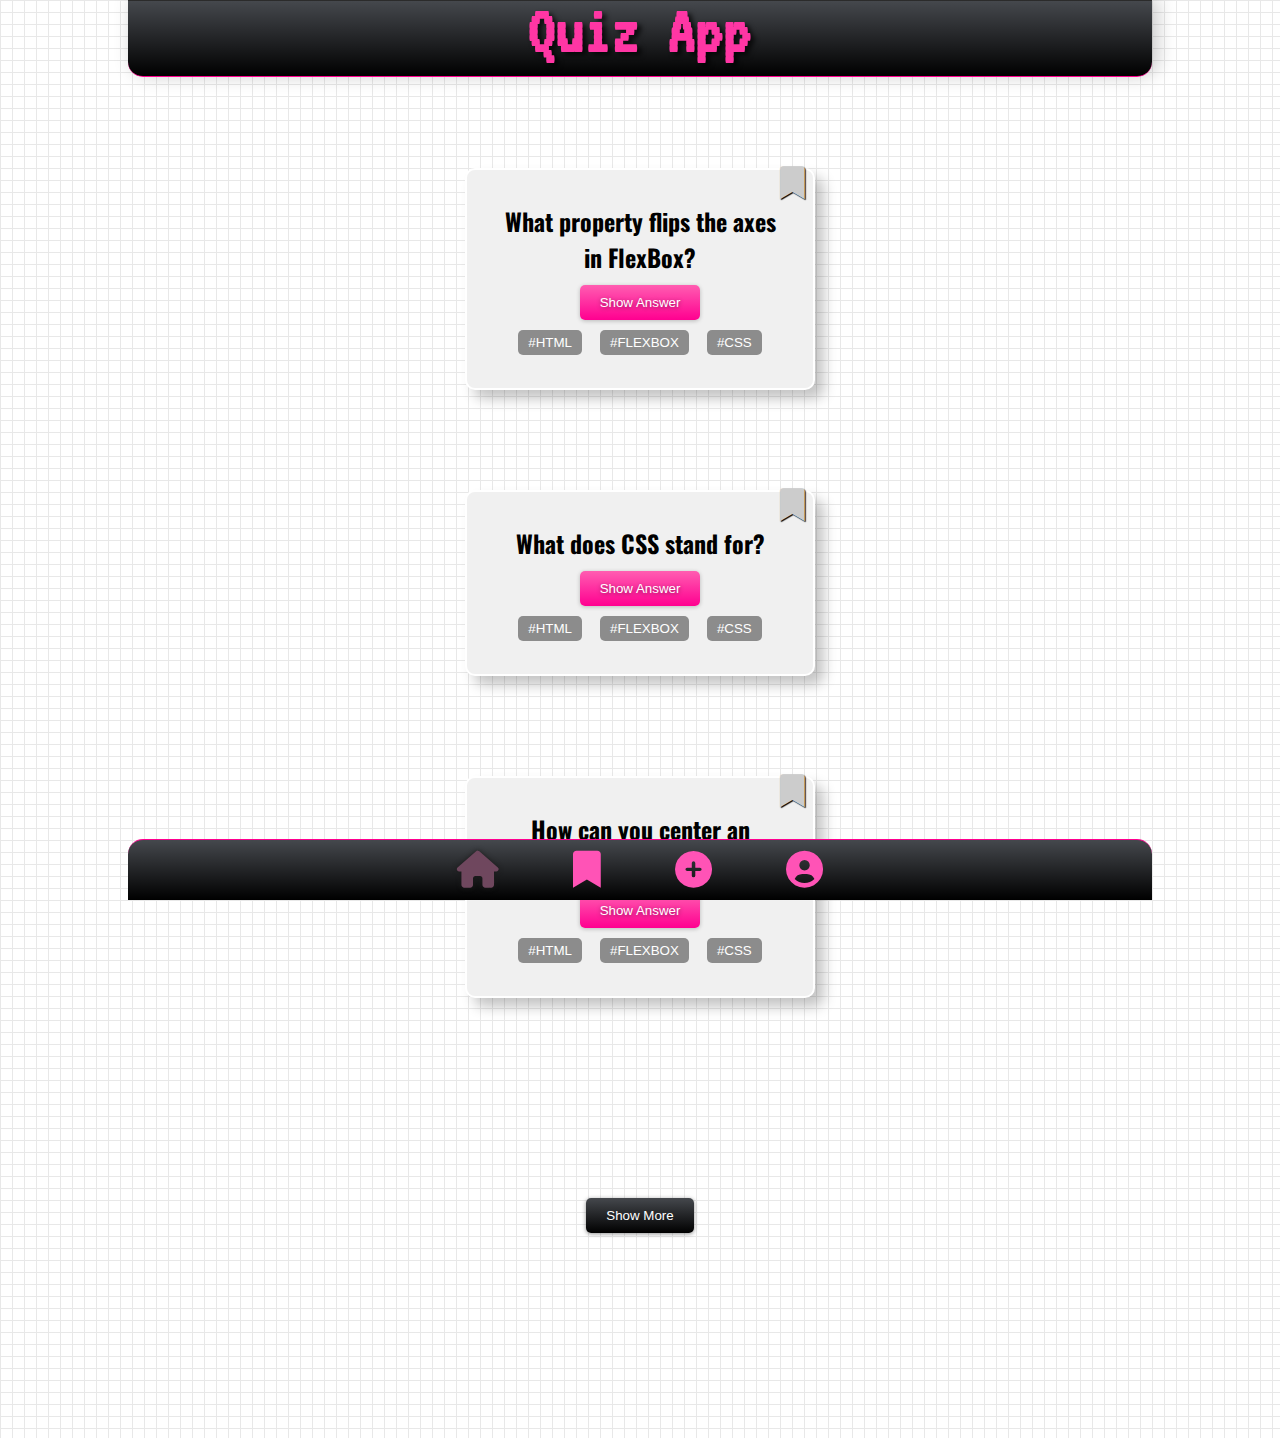
==== commit 85ec58af: "upload one - need css" ====
--- a/index.html
+++ b/index.html
@@ -30,25 +30,35 @@
     </header>
 
     <main>
-        <section class="card">
-            <a href="#" class="bookmarks" data-js="toggle_bookmark">
-              <i class="fa-solid fa-bookmark"></i>
-            </a>
-          
-            <h2>What property flips the axes in FlexBox?</h2>
-          
-            <button class="btn-answer" data-js="toggle_answer">Show Answer</button>
-          
-            <div class="category-btns">
-              <button class="category-btn">#HTML</button>
-              <button class="category-btn">#FLEXBOX</button>
-              <button class="category-btn">#CSS</button>
-            </div>
-          
-            <div class="answer hidden">
-              <p>This is the answer to the question.</p>
-            </div>
-          </section>
+      <section class="card">
+        <a href="#" class="bookmarks" data-js="toggle_bookmark">
+          <i class="fa-solid fa-bookmark"></i>
+        </a>
+
+        <h2>What property flips the axes in FlexBox?</h2>
+
+        <button class="btn-answer" data-js="toggle_answer">Show Answer</button>
+
+        <div class="category-btns">
+          <button class="category-btn">#HTML</button>
+          <button class="category-btn">#FLEXBOX</button>
+          <button class="category-btn">#CSS</button>
+        </div>
+
+        <div class="answer hidden">
+          <p>
+            Lorem Ipsum is simply dummy text of the printing and typesetting
+            industry. Lorem Ipsum has been the industry's standard dummy text
+            ever since the 1500s, when an unknown printer took a galley of type
+            and scrambled it to make a type specimen book. It has survived not
+            only five centuries, but also the leap into electronic typesetting,
+            remaining essentially unchanged. It was popularised in the 1960s
+            with the release of Letraset sheets containing Lorem Ipsum passages,
+            and more recently with desktop publishing software like Aldus
+            PageMaker including versions of Lorem Ipsum.
+          </p>
+        </div>
+      </section>
 
       <section class="card">
         <a href="#" class="bookmarks"><i class="fa-solid fa-bookmark"></i></a>
@@ -60,8 +70,8 @@
           <button class="category-btn">#CSS</button>
         </div>
         <div class="answer hidden">
-              <p>This is the answer to the question.</p>
-            </div>
+          <p>This is the answer to the question.22</p>
+        </div>
       </section>
 
       <section class="card">
@@ -74,8 +84,8 @@
           <button class="category-btn">#CSS</button>
         </div>
         <div class="answer hidden">
-              <p>This is the answer to the question.</p>
-            </div>
+          <p>This is the answer to the question333.</p>
+        </div>
       </section>
     </main>
 
@@ -84,13 +94,18 @@
     </section>
 
     <footer>
-      <div class="icon">
+      <div class="icon icon_active">
         <a href="/" class=""><i class="fa-solid fa-house"></i></a>
       </div>
       <div class="icon">
         <a href="/bookmarks.html" class=""
           ><i class="fa-solid fa-bookmark"></i
         ></a>
+      </div>
+      <div class="icon">
+        <a href="/form.html" class="">
+          <i class="fa-solid fa-circle-plus"></i>
+        </a>
       </div>
       <div class="icon">
         <a href="/profile.html" class="">
--- a/style.css
+++ b/style.css
@@ -4,6 +4,7 @@
     padding: 0;
 }
 
+
 body {
     background-color: #ffffff;
     background-image: linear-gradient(#e8e8e8 0.6000000000000001px, transparent 0.6000000000000001px), linear-gradient(to right, #e8e8e8 0.6000000000000001px, #ffffff 0.6000000000000001px);
@@ -14,6 +15,13 @@
     justify-content: space-between;
     overflow-x: hidden;
 }
+
+.dark-mode{
+    background-color: #0c0c0c!important;
+    background-image: none!important;
+    background-size: 12px 12px;
+    color: #FFF;
+  }
 
 h1 {
     text-align: center;
@@ -88,6 +96,25 @@
     display: none;
   }
 
+
+ .answer {margin: 21px 0;
+    height: fit-content;
+    z-index: 999;
+    width: 100%;
+    padding: 19px 34px;
+    background-color: #fff;
+    border-radius: 25px;
+    box-shadow: 9px 9px 13px rgb(0 0 0 / 23%);
+    text-align: left;
+    font-size: 17px;
+    color: #000;
+   
+    transition: all 0.3s ease-in-out;
+    
+   
+    
+ } 
+
 /* .card_bk_book {background: url("https://rene-huber.site/bookmark_filled.png") top right  no-repeat;
     background-size: 30px;}
 .card_bk_home {background: url("https://rene-huber.site/bookmark_filled2.png") top right  no-repeat;
@@ -103,7 +130,7 @@
     justify-content: space-between; 
     align-items: center; 
     width: 350px;
-    height: 921px!important;
+    height: 321px;
     text-align: center;
     background-color: #f0f0f0;
     padding: 33px;
@@ -112,6 +139,9 @@
     margin: 50px;
     border: 2px solid #FFF;
     position: relative;
+    transition: all 0.3s ease-in-out;
+
+    
 }
 
 .bookmarks {
@@ -129,7 +159,6 @@
     color: #e22d90!important;
   
 }
-
 
 
 .buttons {
@@ -213,13 +242,21 @@
 .icon {
     display: flex;
     align-items: center;
-    margin: 0 50px;
+    margin: 0 37px;
 }
 
 .icon a {
     font-size: 37px;
     color: #ff53b6;
 }
+
+.icon_active a {
+    font-size: 37px;
+    color: #6f475e!important;
+    text-shadow: 0px 0px 5px #1b1b1bf0
+}
+
+
 
 .icon:hover {
     transform: scale(1.2);
@@ -241,4 +278,22 @@
     font-size: 33px;
     color: #ccc;
     text-shadow: 1px 1px 1px #000;
+}
+.activeBookmarks {
+    position: absolute;
+    right: 8px;
+    top: -4px;
+    font-size: 33px;
+    color: #e22d90!important;
+    text-shadow: 1px 1px 1px #000;
+}
+
+
+.characters_left {
+    display: flex;
+    justify-content: flex-end;
+    
+    font-size: 12px;
+    color: #171717;
+    
 }